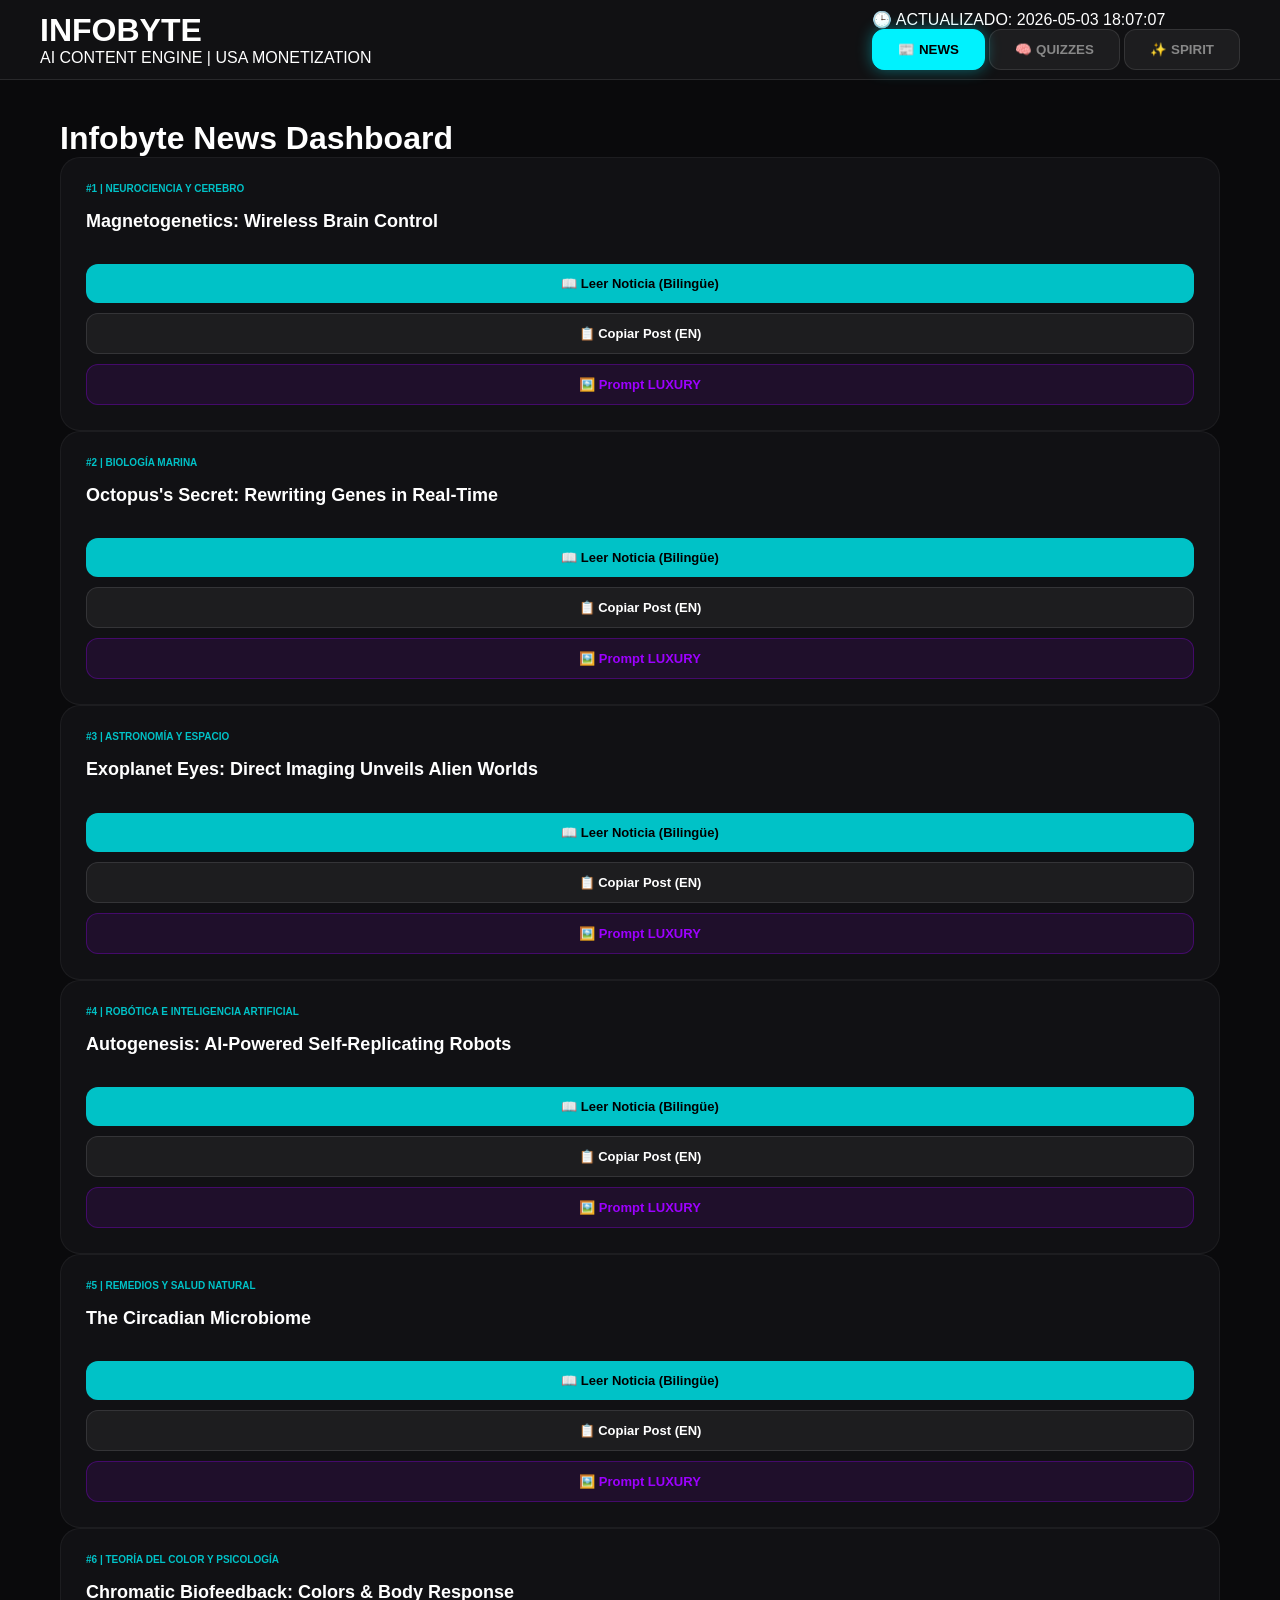
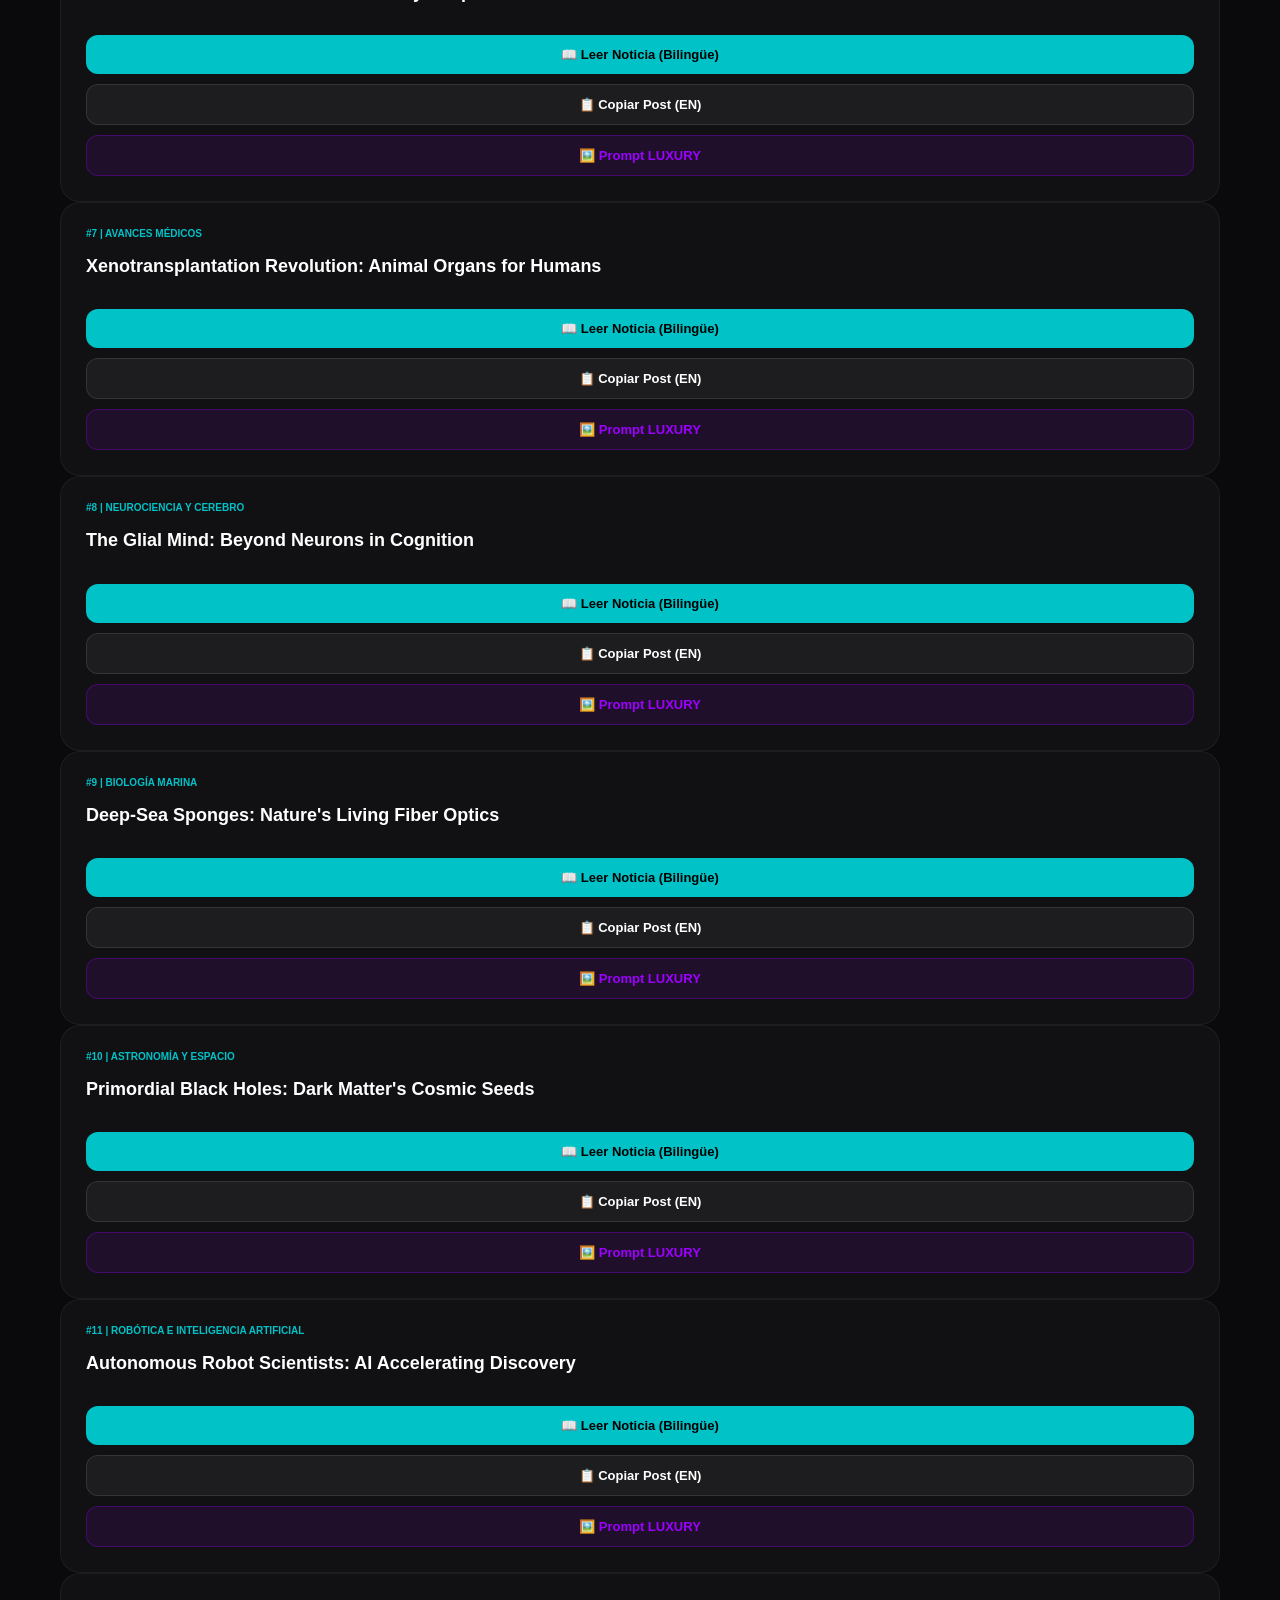
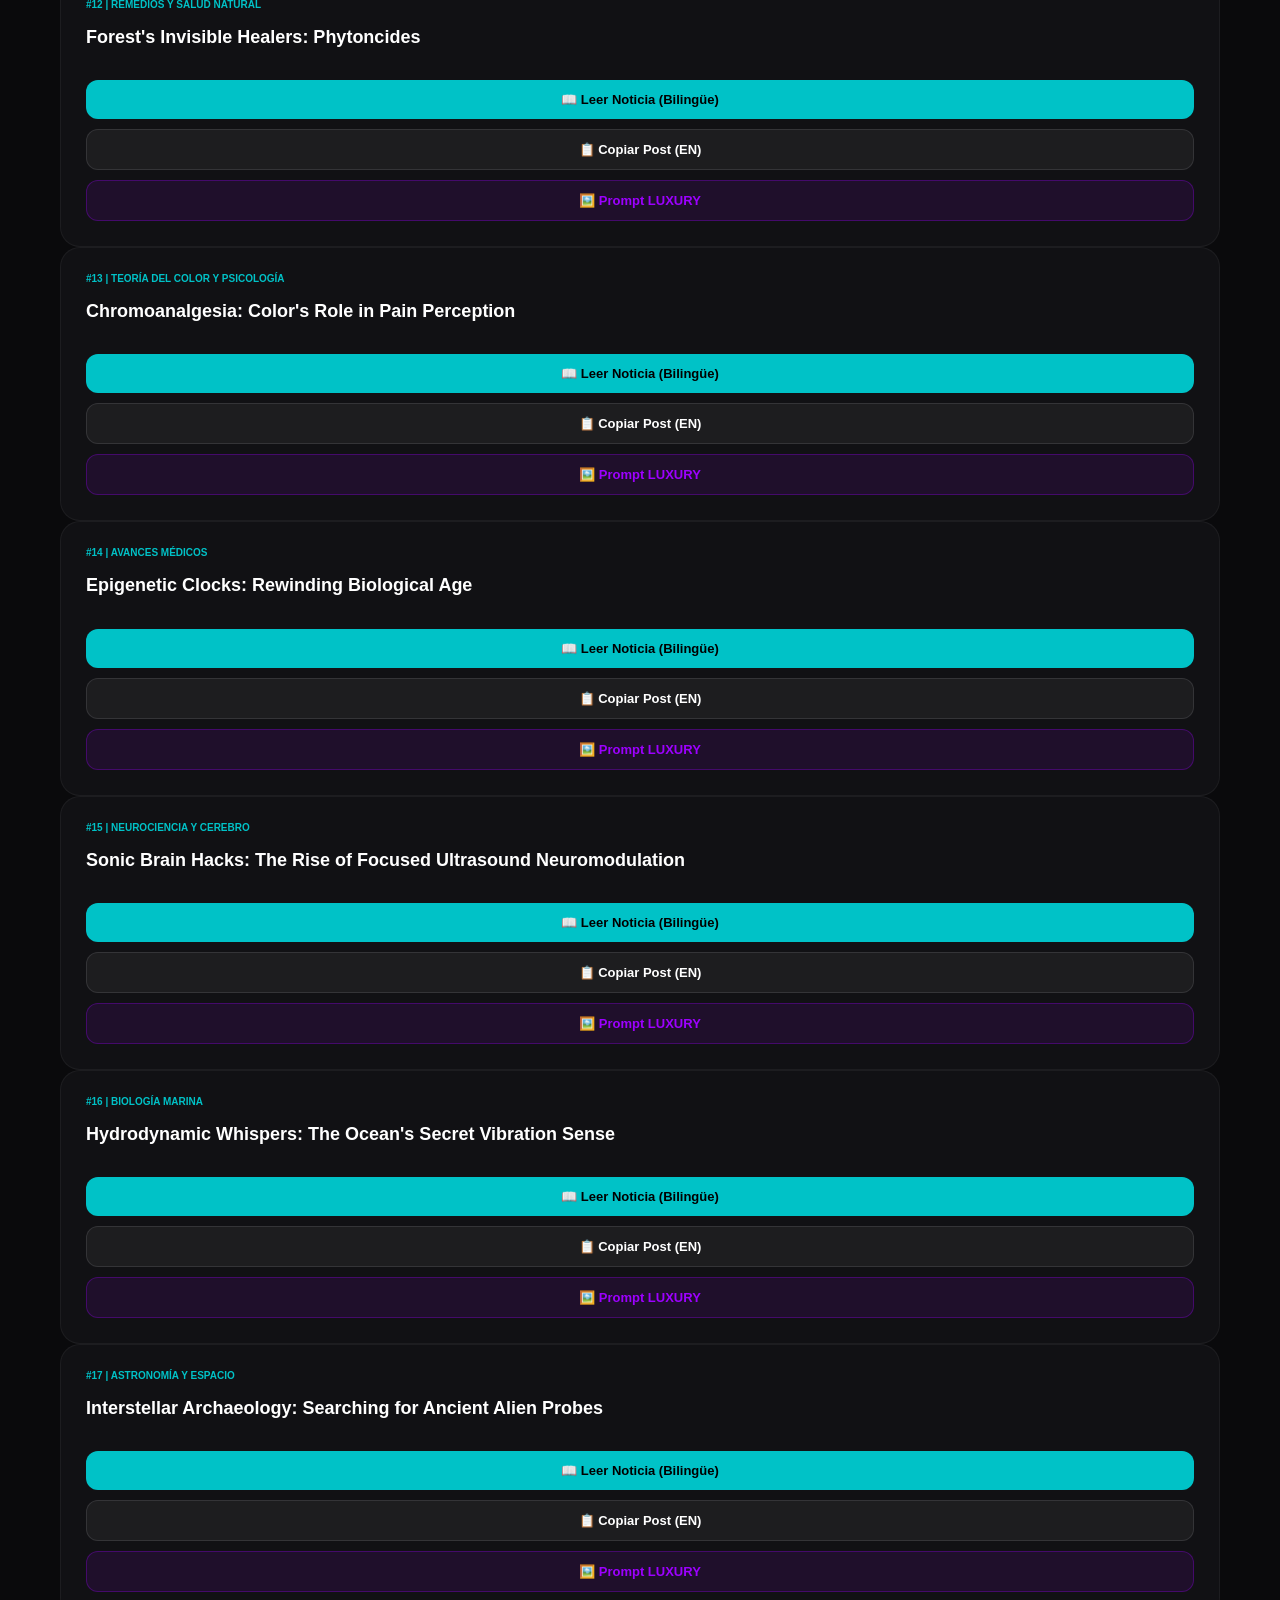
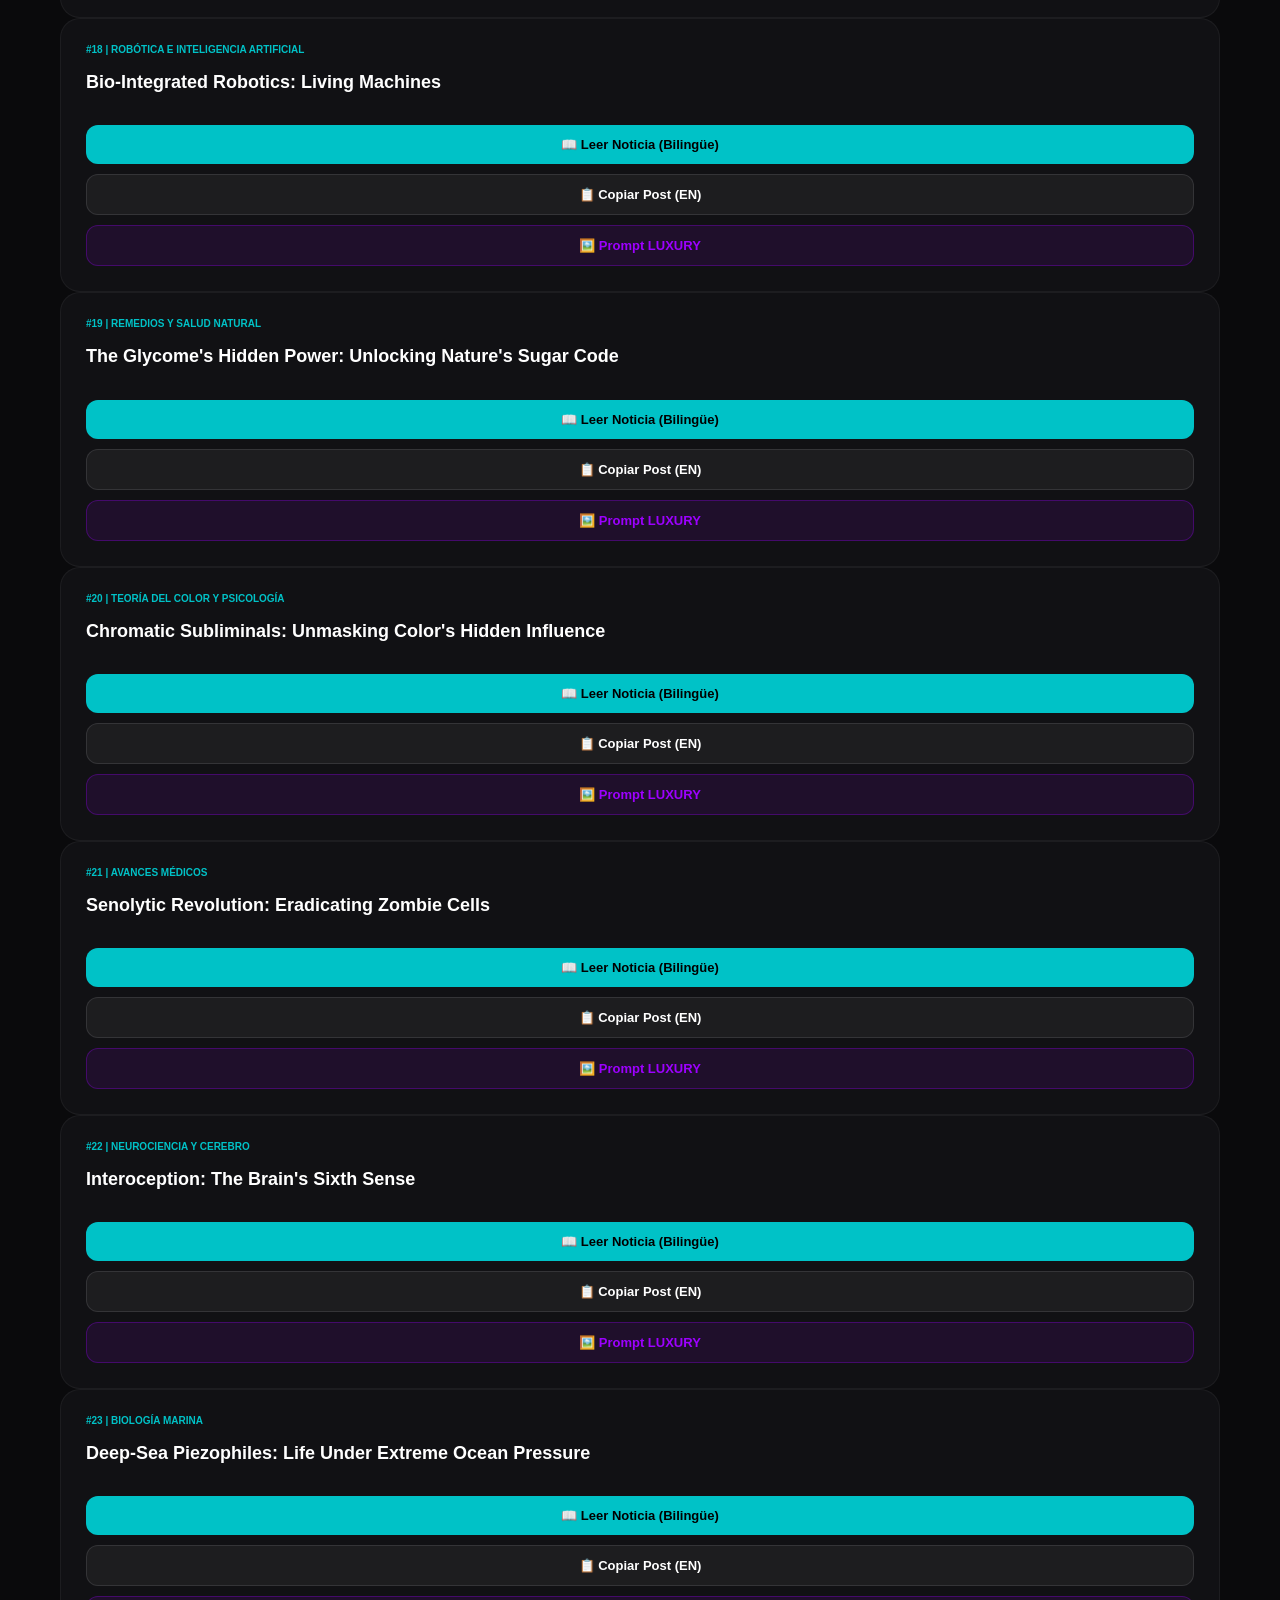
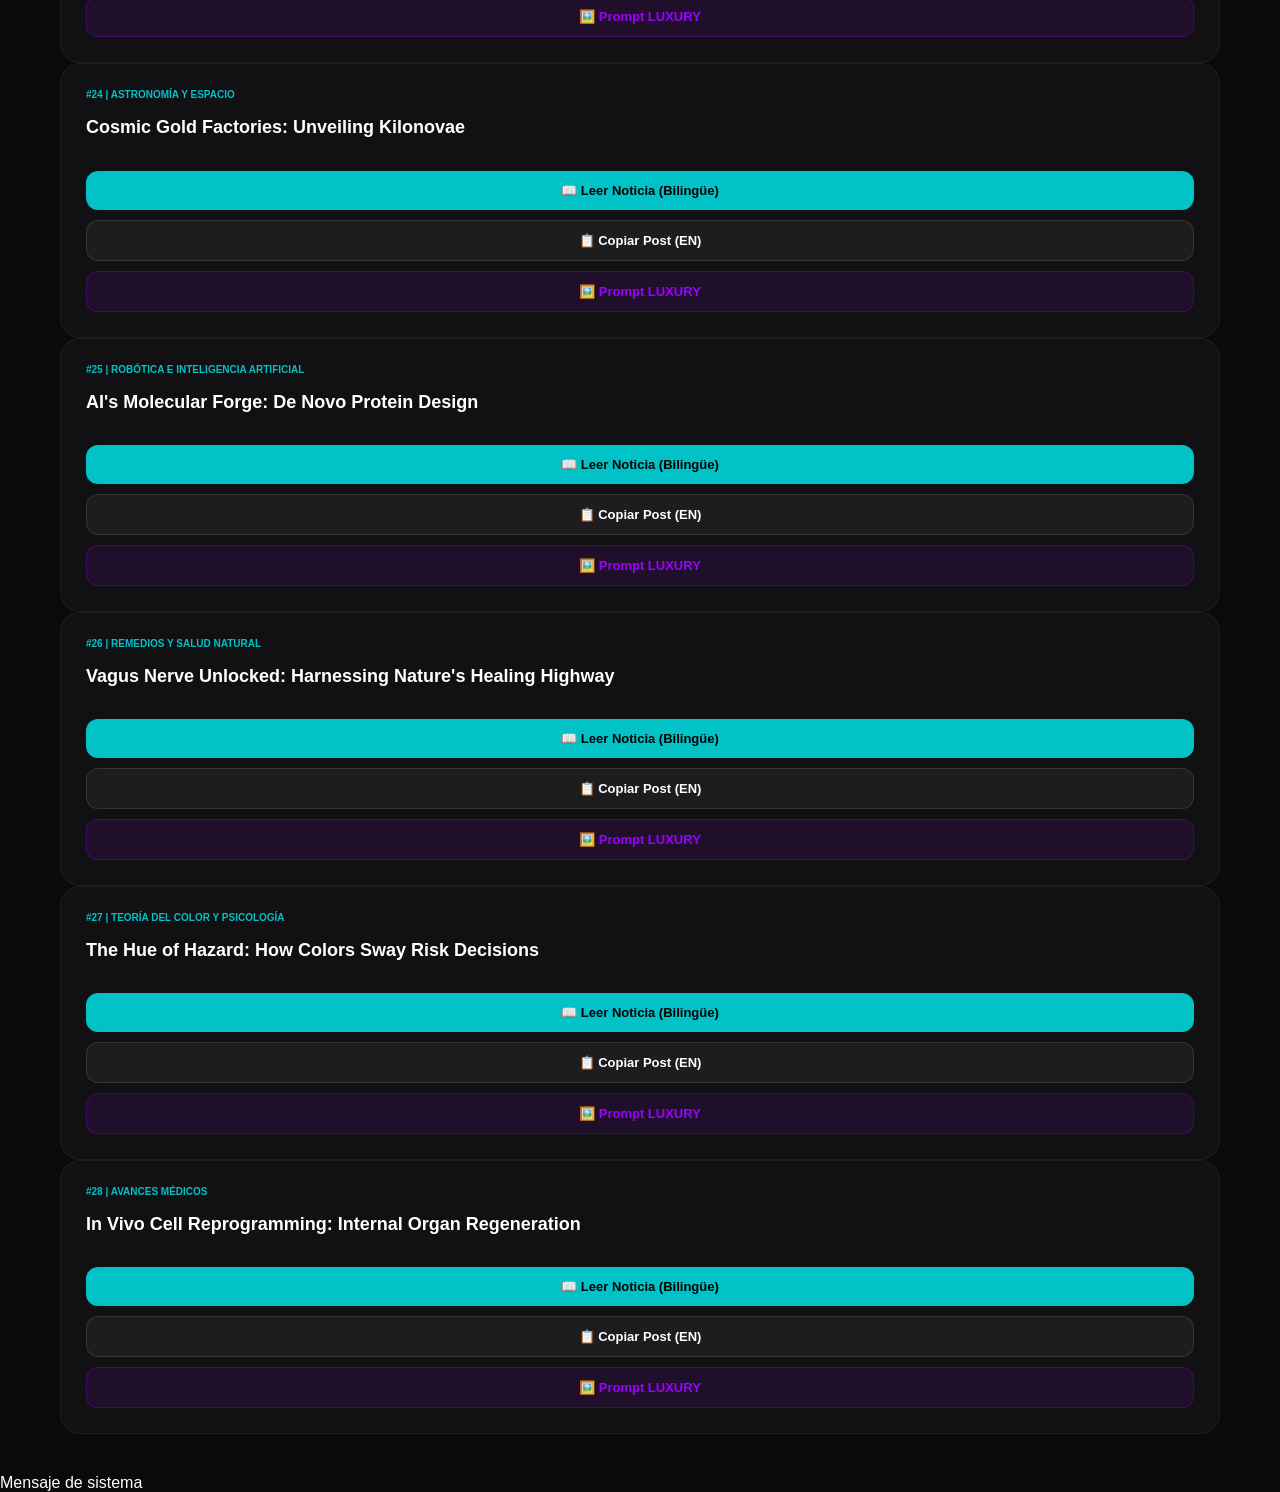
==== index.html @ bd36d297 "Industrializacion Infobyte: 28 Noticias y 7 Spirit listos con calidad premium" ====
<!DOCTYPE html>
<html lang="es">
<head>
    <meta charset="UTF-8">
    <meta name="viewport" content="width=device-width, initial-scale=1.0">
    <title>INFOBYTE - Master Editorial Hub</title>
    <link rel="stylesheet" href="style.css">
    <link href="https://fonts.googleapis.com/css2?family=Orbitron:wght@400;700&family=Roboto:wght@300;400;700&display=swap" rel="stylesheet">
</head>
<body>

    <header class="main-header">
        <div class="logo-area">
            <h1 class="glitch" data-text="INFOBYTE">INFOBYTE</h1>
            <p class="subtitle">AI CONTENT ENGINE | USA MONETIZATION</p>
        </div>
        <div class="status-bar">
            <span id="timestamp">🕒 Cargando...</span>
            <div class="header-buttons">
                <button id="tabNews" class="tab-btn active" onclick="switchTab('news')">📰 NEWS</button>
                <button id="tabQuizzes" class="tab-btn" onclick="switchTab('quizzes')">🧠 QUIZZES</button>
                <button id="tabPhrases" class="tab-btn" onclick="switchTab('phrases')">✨ SPIRIT</button>
            </div>
        </div>
    </header>

    <main class="container">
        <h2 class="section-title">Infobyte News Dashboard</h2>
        <div id="newsGrid" class="news-grid">
            <!-- Cargado dinámicamente -->
        </div>
    </main>

    <!-- Modal para lectura profunda -->
    <div id="modalOverlay" class="modal-overlay" onclick="closeModal()">
        <div class="modal" onclick="event.stopPropagation()">
            <div class="modal-header">
                <span id="modalCategory" class="category-tag">Category</span>
                <button class="close-btn" onclick="closeModal()">&times;</button>
            </div>
            <h2 id="modalTitle">Título de la Noticia</h2>
            <div id="modalBody" class="modal-body">
                <!-- Contenido -->
            </div>
        </div>
    </div>

    <!-- Notificaciones Toast -->
    <div id="toast" class="toast">Mensaje de sistema</div>

    <script src="script.js"></script>
</body>
</html>
---- style.css ----
/* facebook_post_assistant/style.css - Premium Modal Update */
:root {
    --bg-dark: #0a0a0c;
    --card-bg: #111114;
    --accent: #00c2c7;
    --accent-glow: rgba(0, 194, 199, 0.4);
    --text-main: #ffffff;
    --text-dim: #88888b;
}

* { margin:0; padding:0; box-sizing:border-box; }
body { background: var(--bg-dark); font-family: 'Outfit', sans-serif; color: var(--text-main); overflow-x: hidden; }

header { height: 80px; background: rgba(18, 18, 21, 0.95); backdrop-filter: blur(10px); border-bottom: 1px solid rgba(255,255,255,0.1); display: flex; justify-content: space-between; align-items: center; padding: 0 40px; position: sticky; top: 0; z-index: 1000; }
.logo { font-size: 20px; font-weight: 900; letter-spacing: 2px; color: var(--accent); }
.status-badge { background: rgba(0, 255, 0, 0.1); color: #00ff00; padding: 5px 15px; border-radius: 20px; font-size: 11px; text-transform: uppercase; letter-spacing: 1px; }

main { max-width: 1200px; margin: 40px auto; padding: 0 20px; }
.section-header { margin-bottom: 30px; }
.section-title { font-size: 32px; font-weight: 800; }
.grid { display: grid; grid-template-columns: repeat(auto-fill, minmax(350px, 1fr)); gap: 25px; }

.news-card { background: var(--card-bg); border-radius: 20px; border: 1px solid rgba(255,255,255,0.05); padding: 25px; transition: 0.3s; display: flex; flex-direction: column; }
.news-card:hover { border-color: var(--accent); transform: translateY(-5px); }
.category-tag { font-size: 10px; font-weight: 800; color: var(--accent); text-transform: uppercase; margin-bottom: 15px; }
.card-title { font-size: 18px; margin-bottom: 20px; line-height: 1.4; }
.card-img-container { width: 100%; height: 200px; overflow: hidden; border-radius: 12px; margin-bottom: 15px; background: #000; }
.card-img { width: 100%; height: 100%; object-fit: cover; transition: transform 0.5s ease; }
.news-card:hover .card-img { transform: scale(1.1); }

.btn-group { display: flex; flex-direction: column; gap: 10px; margin-top: auto; }
.btn { width: 100%; padding: 12px; border-radius: 12px; border: none; cursor: pointer; font-weight: 700; font-family: inherit; font-size: 13px; transition: 0.2s; display: flex; align-items: center; justify-content: center; gap: 10px; }

.btn-read { background: var(--accent); color: #000; }
.btn-copy-en { background: rgba(255,255,255,0.05); color: #fff; border: 1px solid rgba(255,255,255,0.1); }
.btn-prompt { background: rgba(157, 0, 255, 0.1); color: #9d00ff; border: 1px solid rgba(157, 0, 255, 0.3); }

/* --- MODAL (OVERLAY DE LECTURA) --- */
.modal-overlay {
    position: fixed; top: 0; left: 0; width: 100%; height: 100%;
    background: rgba(0,0,0,0.85); backdrop-filter: blur(10px);
    display: none; justify-content: center; align-items: center;
    z-index: 2000; padding: 20px;
}
.modal-overlay.active { display: flex; animation: fadeIn 0.3s ease; }

@keyframes fadeIn { from { opacity: 0; } to { opacity: 1; } }

.modal-content {
    background: #18181b; width: 100%; max-width: 600px;
    max-height: 90vh; border-radius: 24px;
    border: 1px solid var(--accent); padding: 40px;
    overflow-y: auto; position: relative;
    box-shadow: 0 0 50px rgba(0, 194, 199, 0.2);
}

.modal-title { font-size: 24px; font-weight: 900; margin-bottom: 20px; color: var(--accent); }
.modal-body { font-size: 16px; line-height: 1.8; color: #ccc; white-space: pre-wrap; margin-bottom: 30px; }
.close-modal { position: absolute; top: 20px; right: 20px; background: none; border: none; font-size: 24px; color: var(--text-dim); cursor: pointer; }

/* Toast */
.toast.active { transform: translateY(0); }

/* TABS STYLING */
.tabs {
    display: flex;
    gap: 15px;
    margin-bottom: 30px;
}

.tab-btn {
    background: rgba(255, 255, 255, 0.05);
    border: 1px solid rgba(255, 255, 255, 0.1);
    color: #888;
    padding: 12px 25px;
    border-radius: 12px;
    cursor: pointer;
    font-weight: 700;
    transition: all 0.3s ease;
    font-family: 'Outfit', sans-serif;
}

.tab-btn:hover {
    background: rgba(255, 255, 255, 0.1);
}

.tab-btn.active {
    background: #00f2fe;
    color: #000;
    box-shadow: 0 0 15px rgba(0, 242, 254, 0.4);
    border-color: #00f2fe;
}
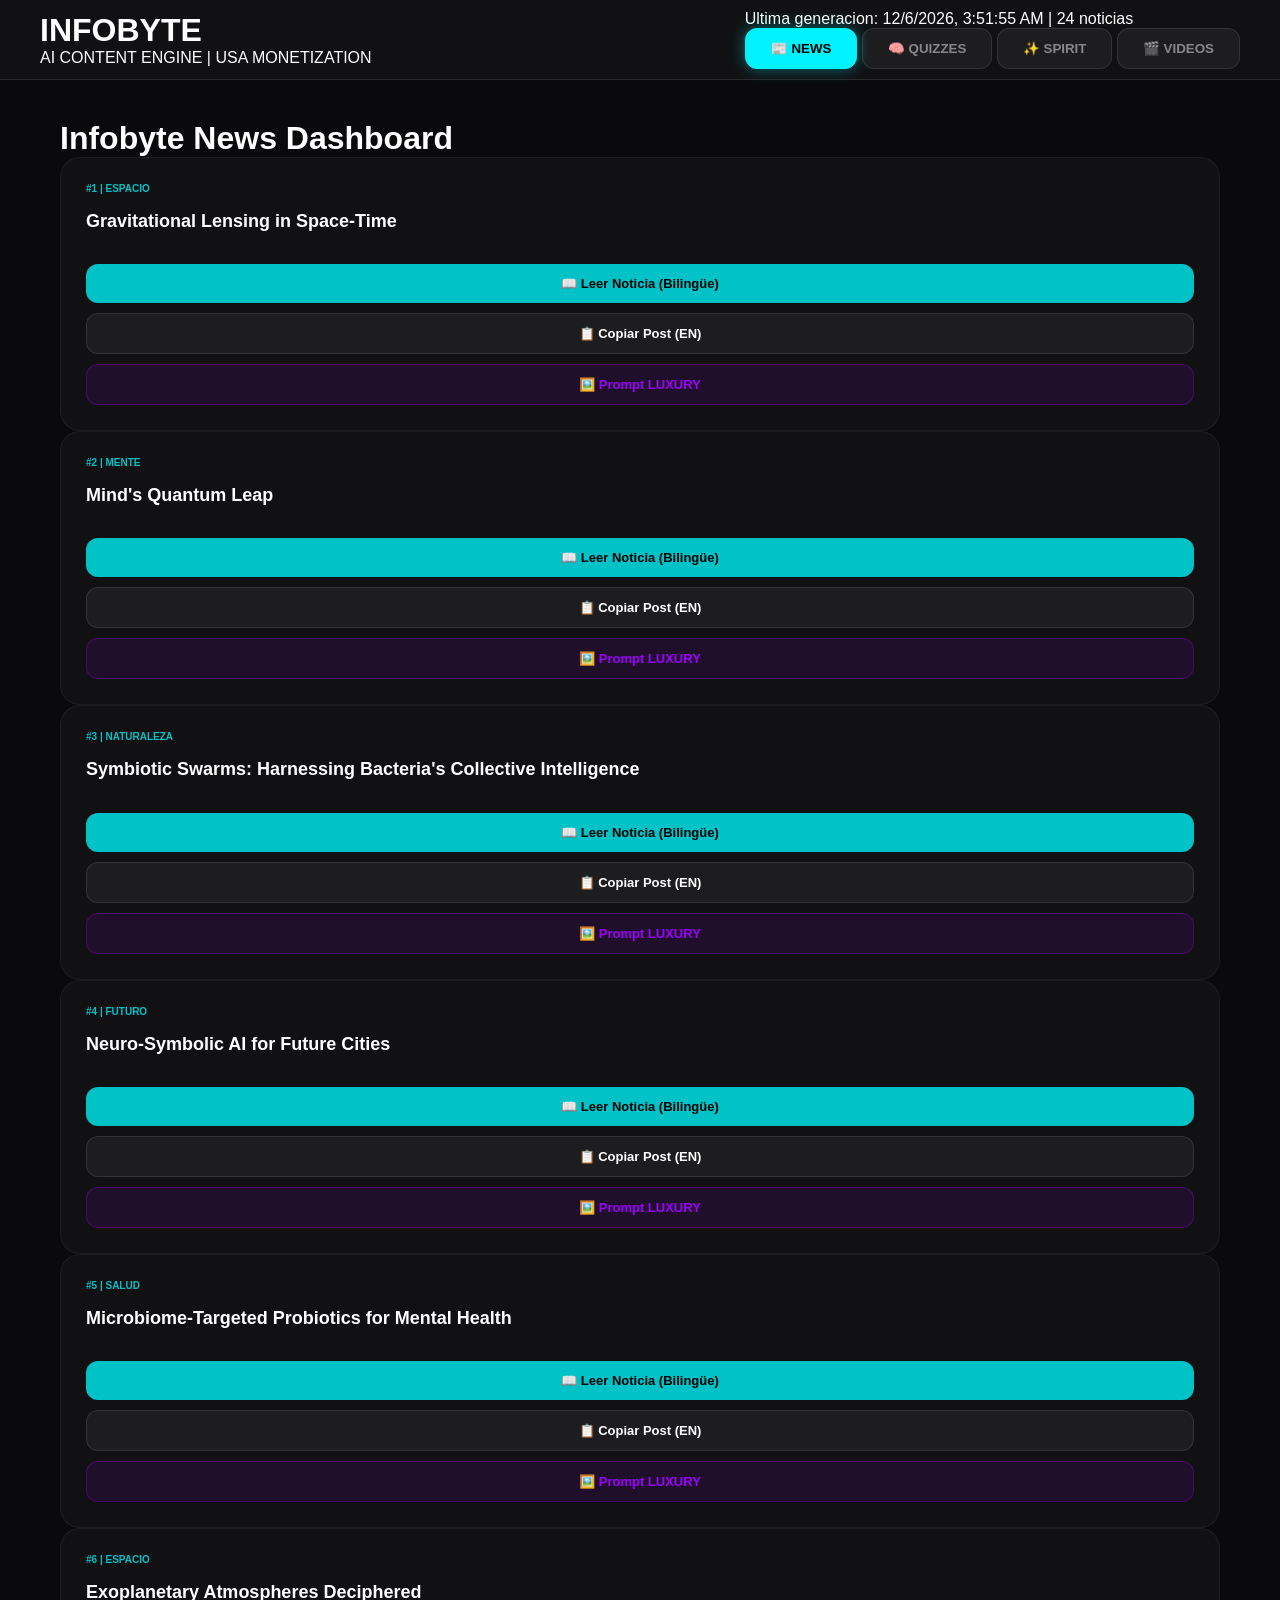
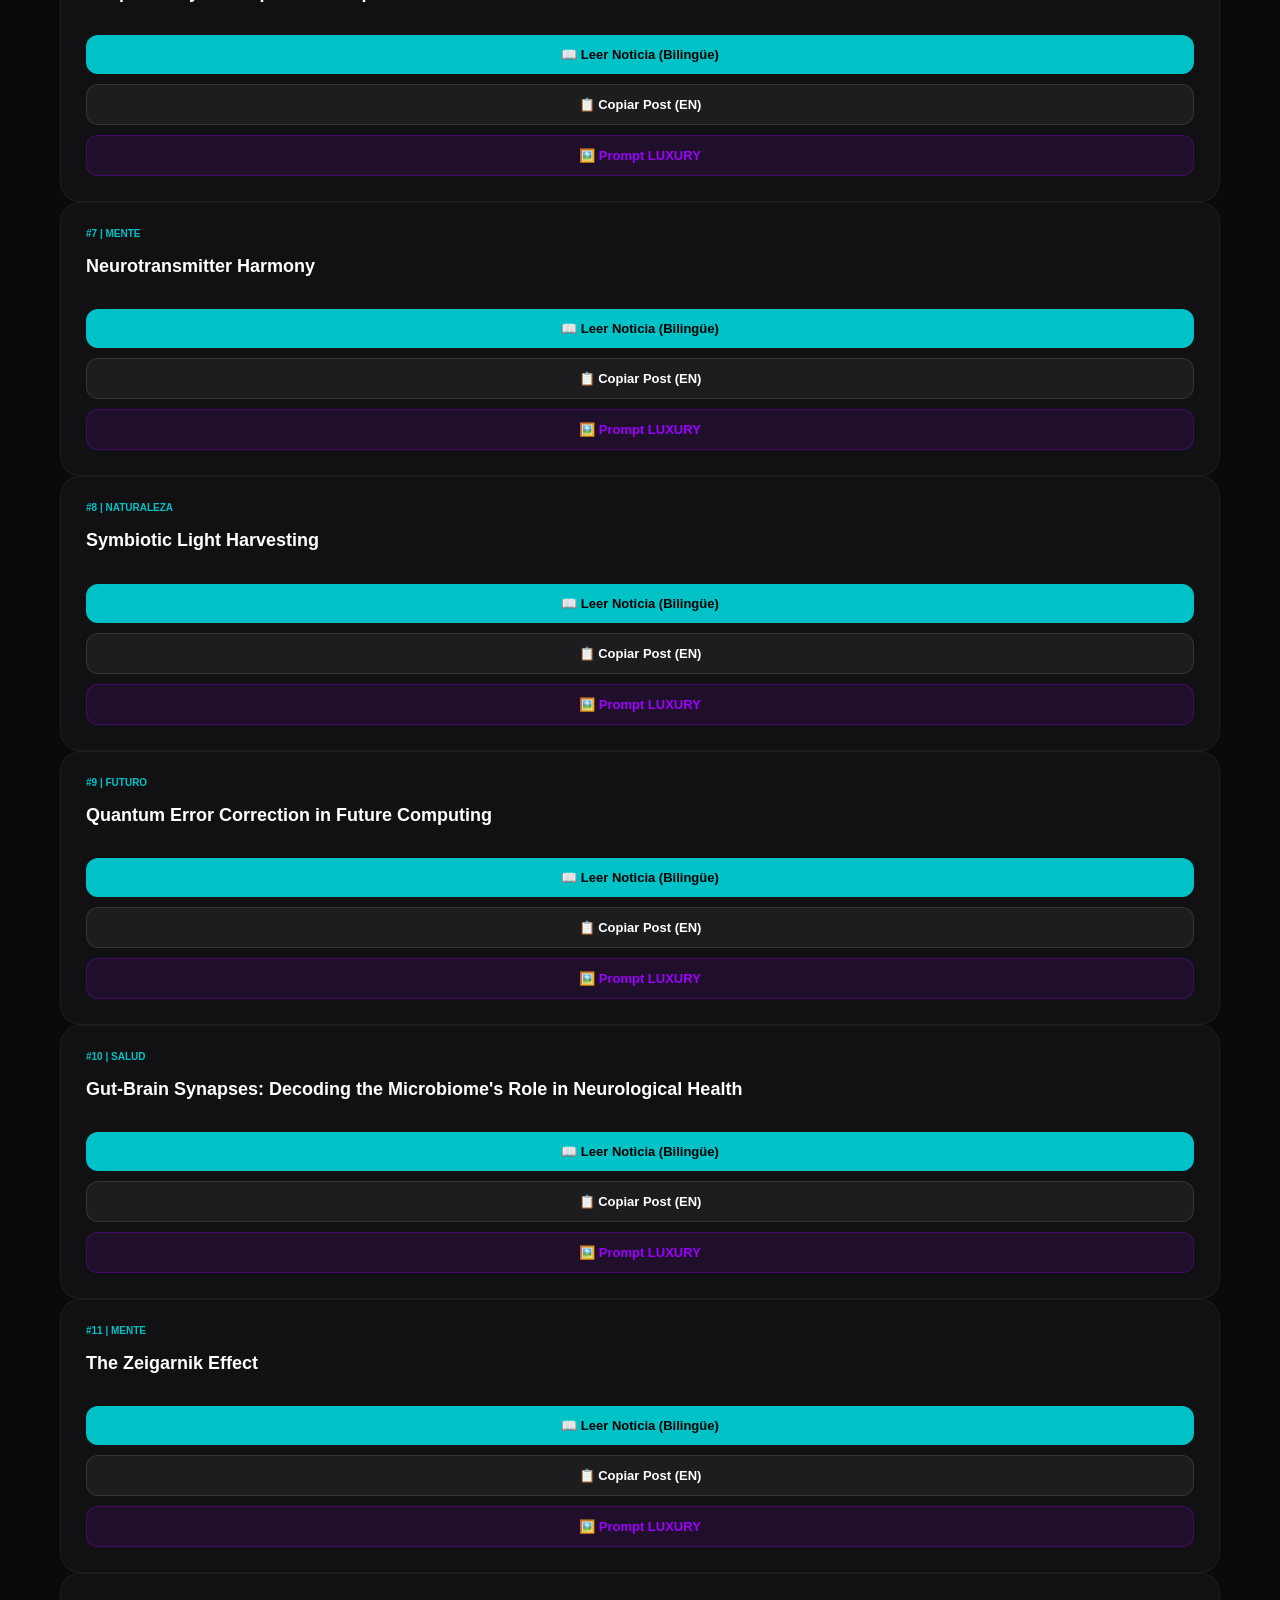
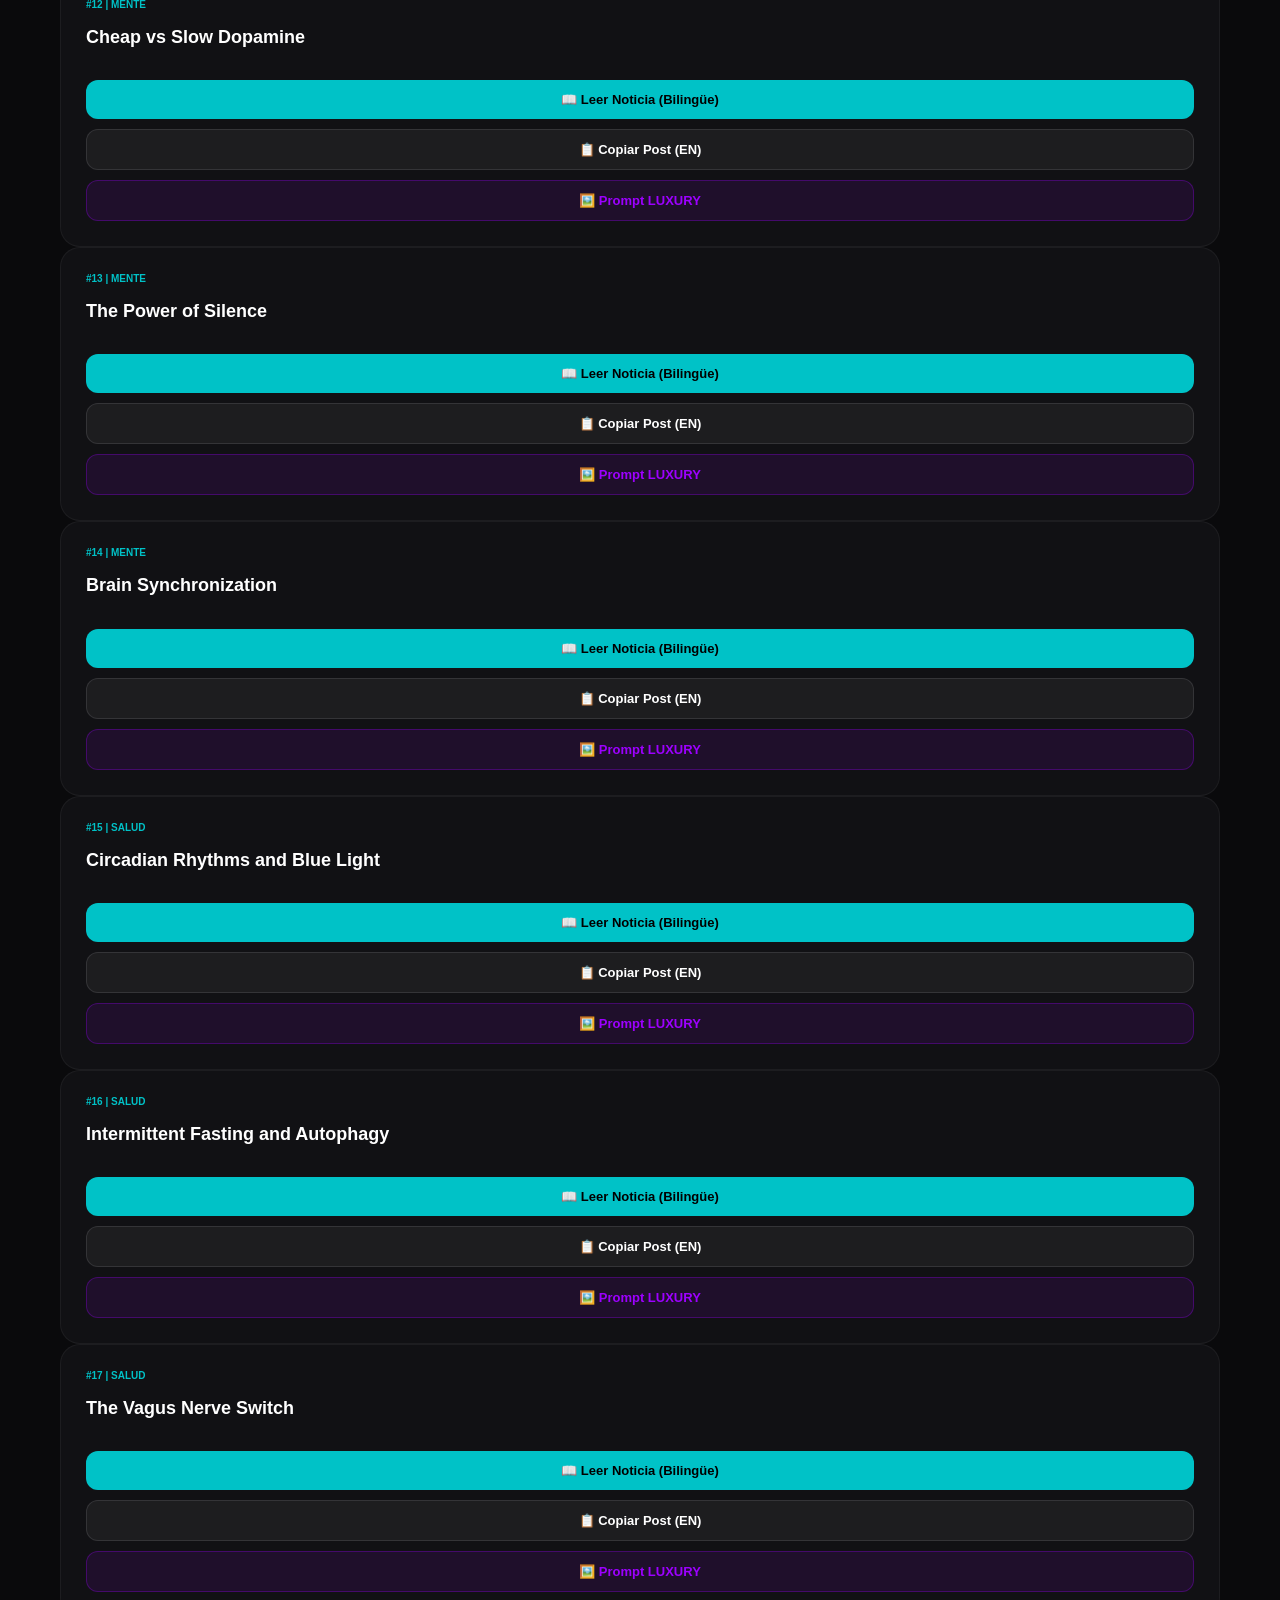
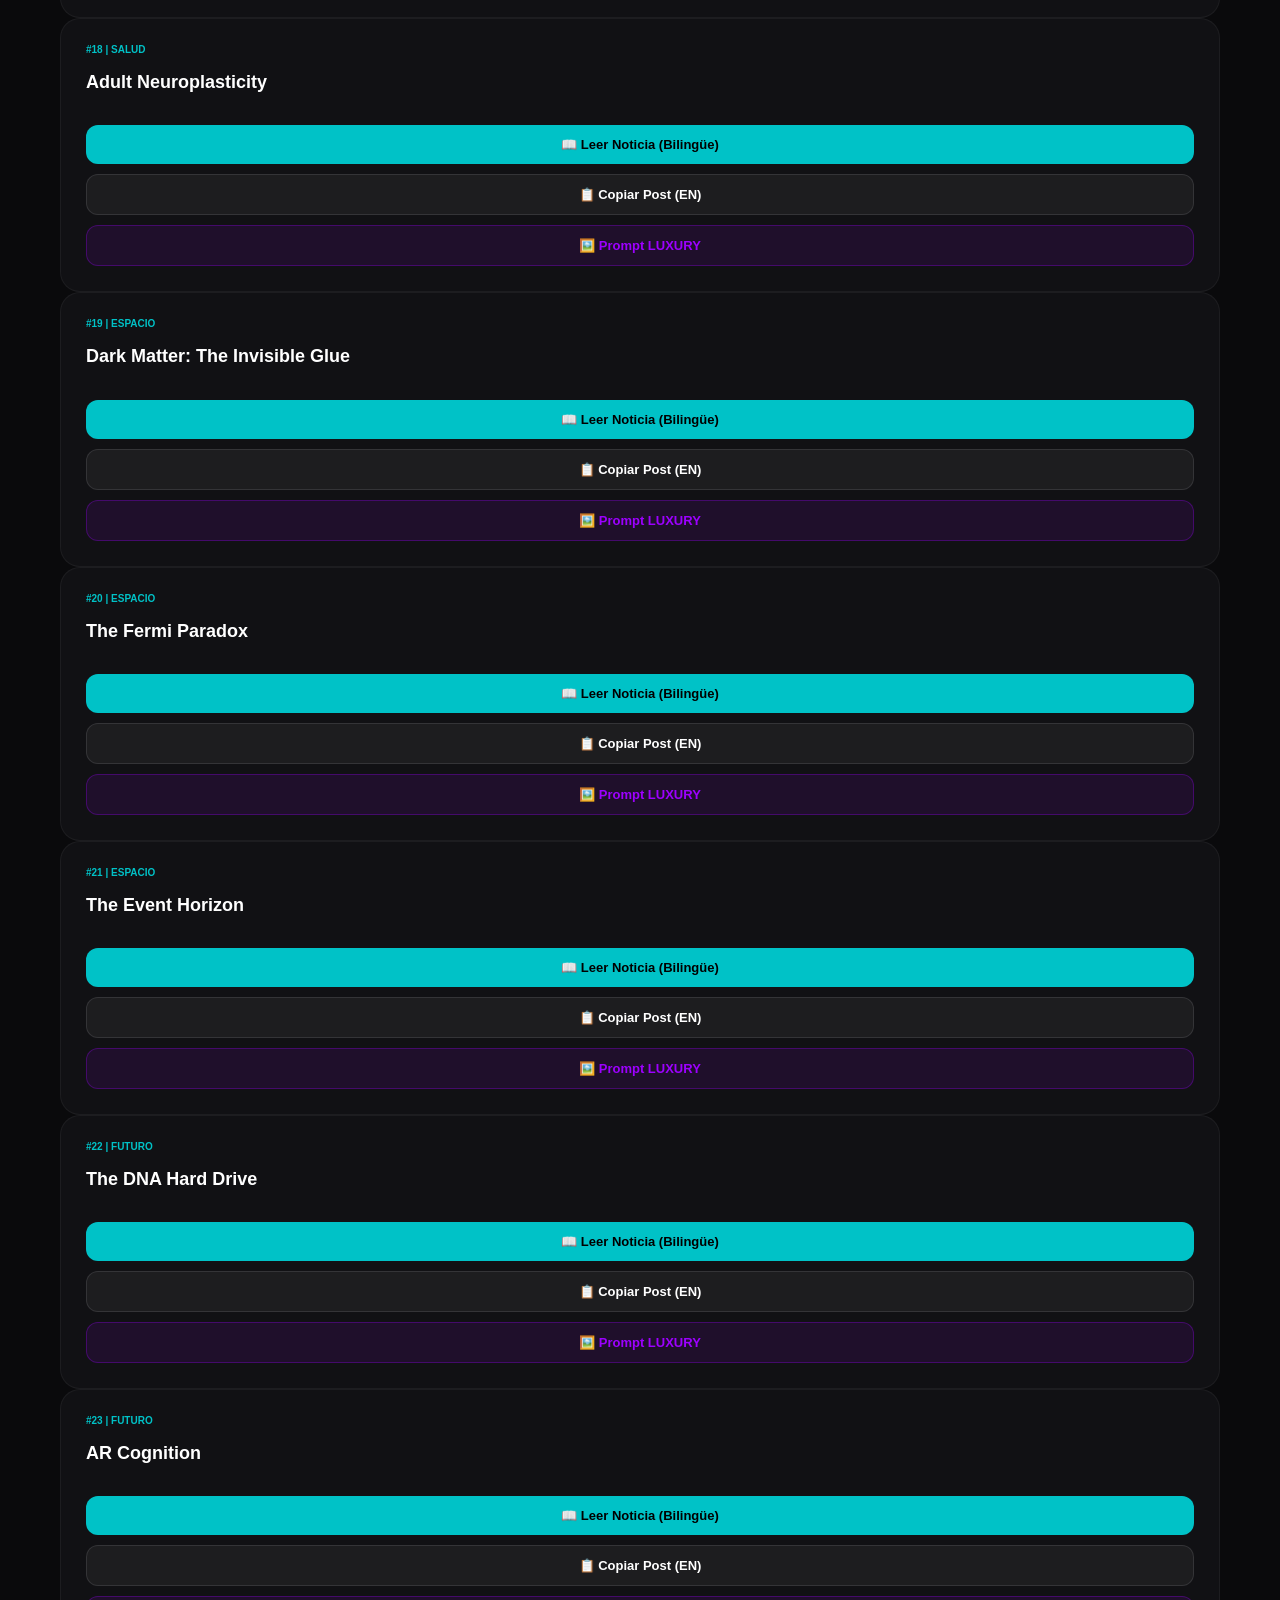
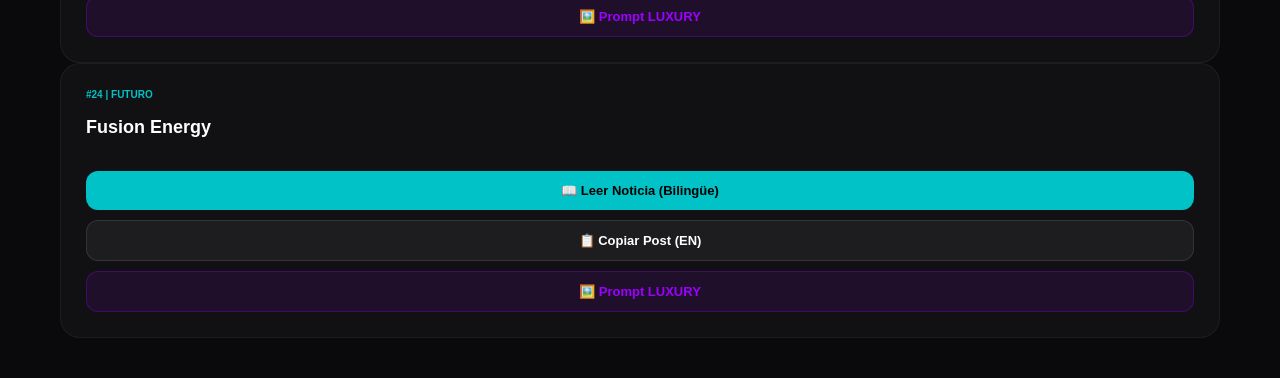
==== commit dcb04cfd: "update: new news, quizzes, videos and cinematic guidelines" ====
--- a/index.html
+++ b/index.html
@@ -20,6 +20,7 @@
                 <button id="tabNews" class="tab-btn active" onclick="switchTab('news')">📰 NEWS</button>
                 <button id="tabQuizzes" class="tab-btn" onclick="switchTab('quizzes')">🧠 QUIZZES</button>
                 <button id="tabPhrases" class="tab-btn" onclick="switchTab('phrases')">✨ SPIRIT</button>
+                <button id="tabVideos" class="tab-btn" onclick="switchTab('videos')">🎬 VIDEOS</button>
             </div>
         </div>
     </header>
@@ -33,7 +34,7 @@
 
     <!-- Modal para lectura profunda -->
     <div id="modalOverlay" class="modal-overlay" onclick="closeModal()">
-        <div class="modal" onclick="event.stopPropagation()">
+        <div class="modal-content" onclick="event.stopPropagation()">
             <div class="modal-header">
                 <span id="modalCategory" class="category-tag">Category</span>
                 <button class="close-btn" onclick="closeModal()">&times;</button>
--- a/style.css
+++ b/style.css
@@ -59,7 +59,26 @@
 .close-modal { position: absolute; top: 20px; right: 20px; background: none; border: none; font-size: 24px; color: var(--text-dim); cursor: pointer; }
 
 /* Toast */
-.toast.active { transform: translateY(0); }
+.toast {
+    position: fixed;
+    bottom: 30px;
+    left: 50%;
+    transform: translate(-50%, 100px);
+    background: var(--accent);
+    color: #000;
+    padding: 12px 25px;
+    border-radius: 30px;
+    font-weight: 700;
+    font-size: 14px;
+    z-index: 9999;
+    opacity: 0;
+    transition: all 0.3s ease;
+    pointer-events: none;
+}
+.toast.active {
+    transform: translate(-50%, 0);
+    opacity: 1;
+}
 
 /* TABS STYLING */
 .tabs {
